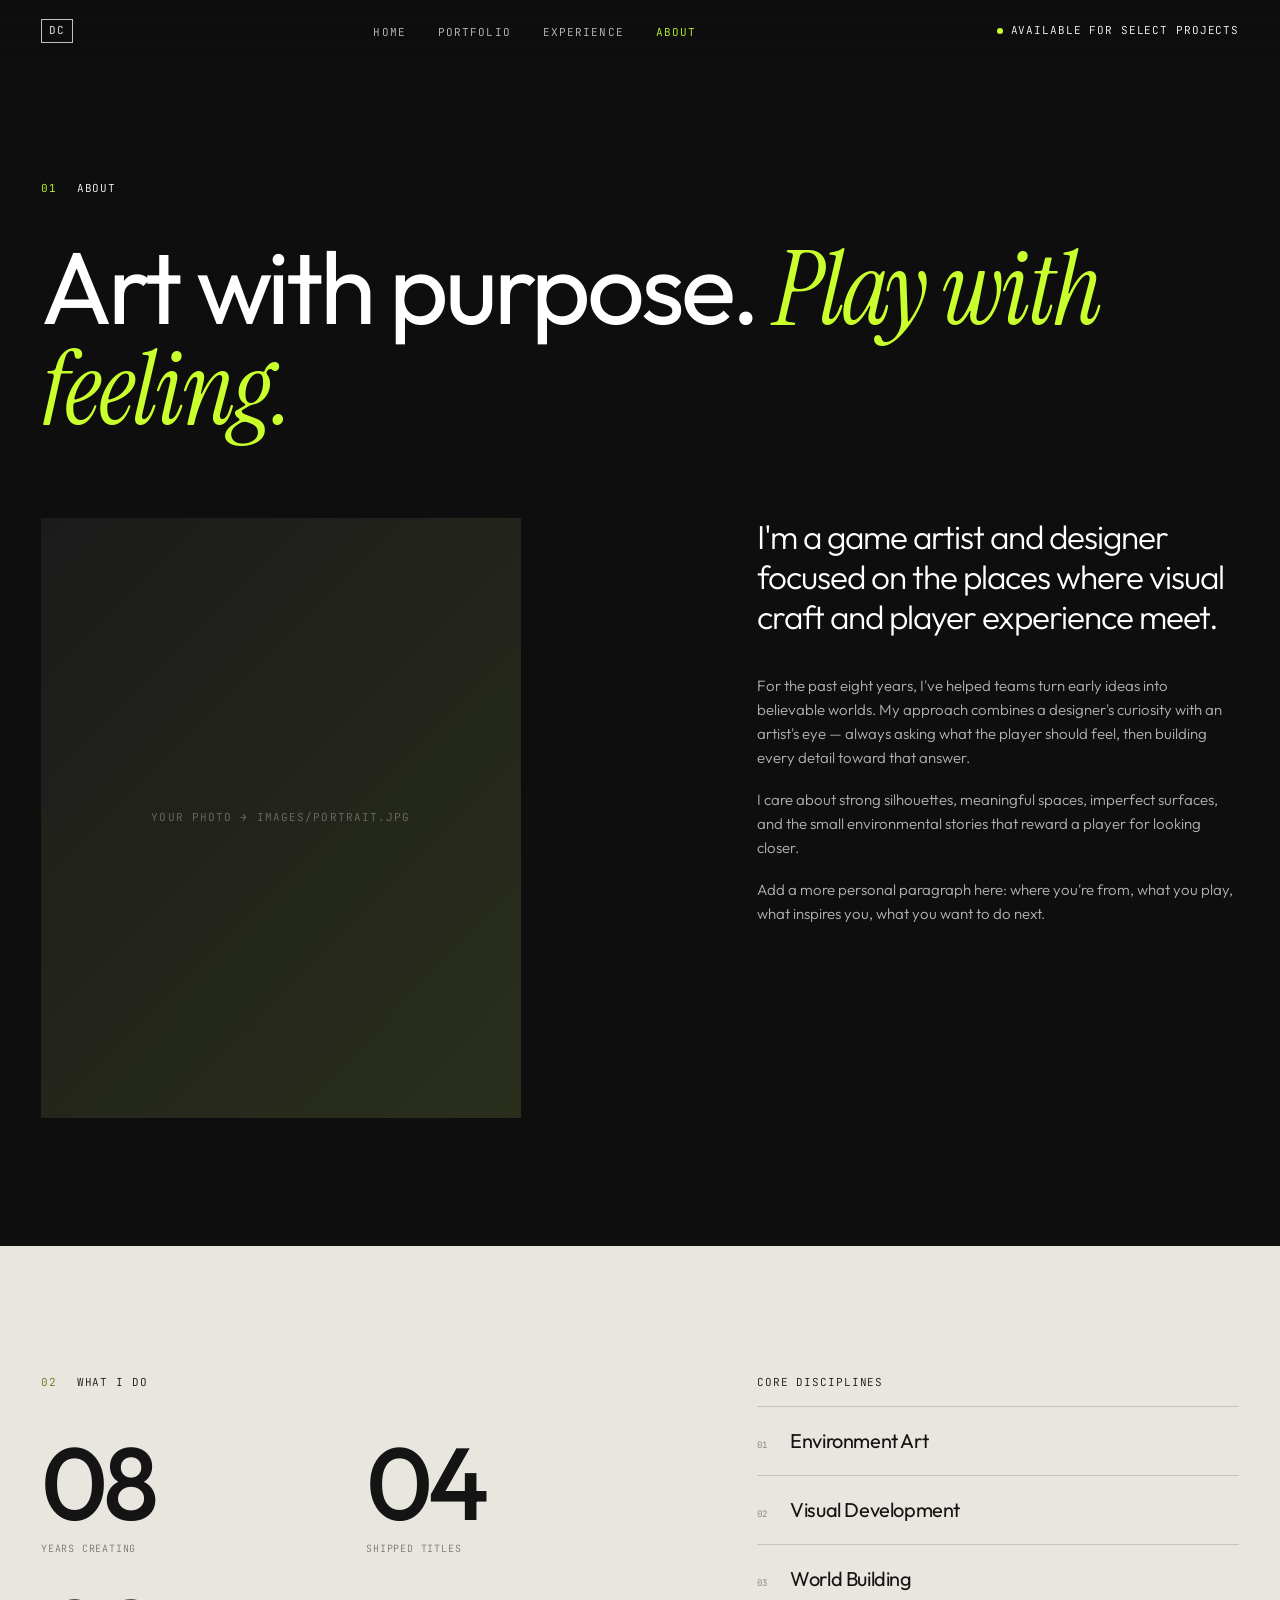
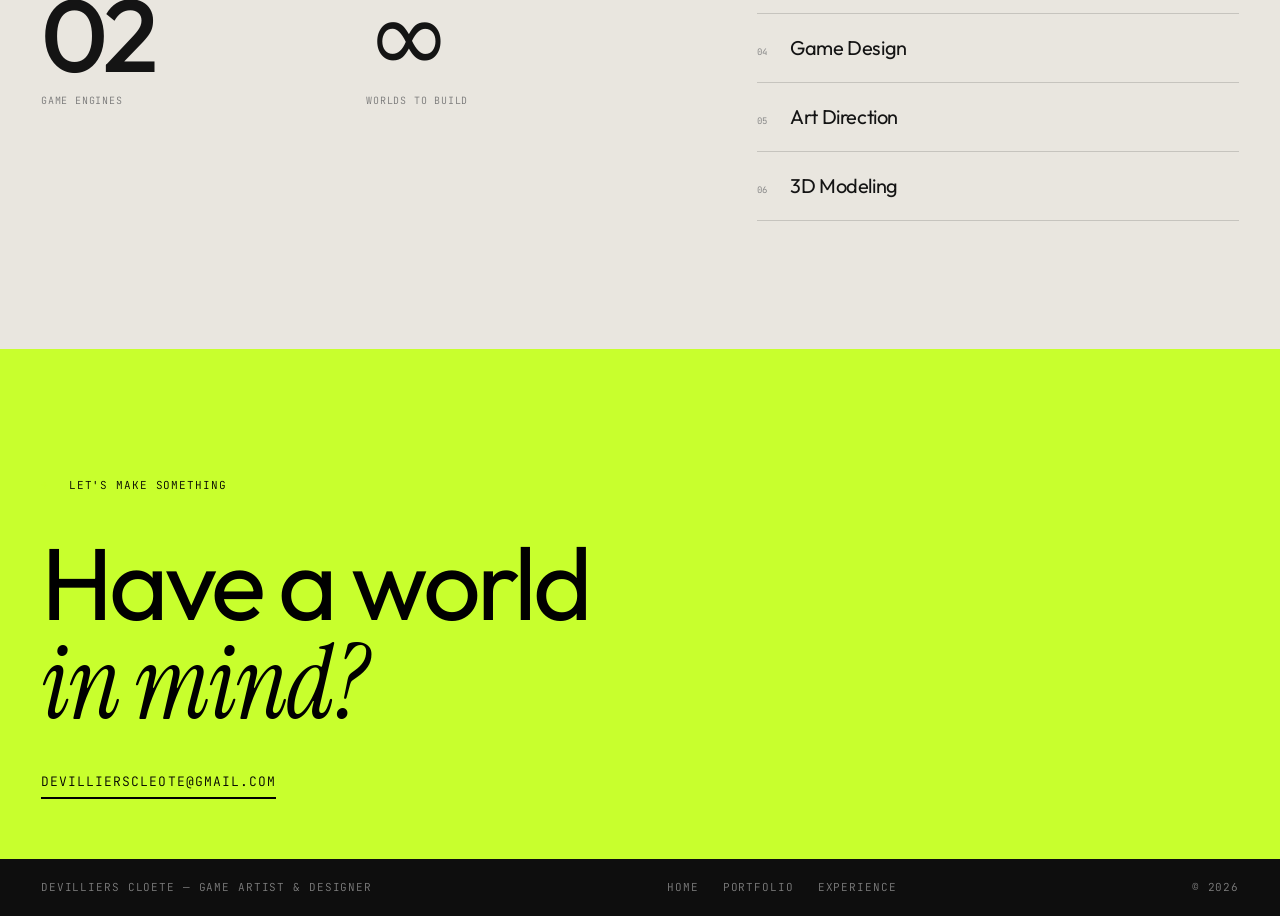
==== about.html @ a7510671 "Add files via upload" ====
<!DOCTYPE html>
<html lang="en">
<head>
  <meta charset="UTF-8">
  <meta name="viewport" content="width=device-width, initial-scale=1">
  <title>About — Devilliers Cloete</title>
  <link rel="stylesheet" href="style.css">
</head>
<body>

<header class="nav">
  <a href="index.html" class="logo">DC</a>
  <ul>
    <li><a href="index.html">Home</a></li>
    <li><a href="portfolio.html">Portfolio</a></li>
    <li><a href="experience.html">Experience</a></li>
    <li><a href="about.html" class="active">About</a></li>
  </ul>
  <span class="mono status">Available for select projects</span>
  <button class="burger" aria-label="Menu">Menu</button>
</header>

<div class="page-head section">
  <div class="eyebrow mono"><span>01</span><span>About</span></div>
  <h1 class="display">Art with purpose. <em>Play with feeling.</em></h1>
</div>

<section style="padding-top:20px">
  <div class="two-col">
    <div class="media portrait r-4x5 reveal" data-label="Your photo → images/portrait.jpg"><img src="images/portrait.jpg" alt="Devilliers Cloete" onerror="this.remove()"></div>
    <div class="reveal">
      <p class="lead" style="max-width:none">I'm a game artist and designer focused on the places where visual craft and player experience meet.</p>
      <div class="body-text" style="margin-top:36px">
        <p>For the past eight years, I've helped teams turn early ideas into believable worlds. My approach combines a designer's curiosity with an artist's eye — always asking what the player should feel, then building every detail toward that answer.</p>
        <p>I care about strong silhouettes, meaningful spaces, imperfect surfaces, and the small environmental stories that reward a player for looking closer.</p>
        <p>Add a more personal paragraph here: where you're from, what you play, what inspires you, what you want to do next.</p>
      </div>
    </div>
  </div>
</section>

<section class="light">
  <div class="two-col">
    <div class="reveal">
      <div class="eyebrow mono"><span>02</span><span>What I do</span></div>
      <div class="stats" style="margin-top:0;border:0;padding-top:0;grid-template-columns:1fr 1fr">
        <div class="stat"><b>08</b><span>Years creating</span></div>
        <div class="stat"><b>04</b><span>Shipped titles</span></div>
        <div class="stat"><b>02</b><span>Game engines</span></div>
        <div class="stat"><b>∞</b><span>Worlds to build</span></div>
      </div>
    </div>
    <div class="disciplines reveal">
      <p class="mono">Core disciplines</p>
      <ul>
        <li><span>01</span>Environment Art</li>
        <li><span>02</span>Visual Development</li>
        <li><span>03</span>World Building</li>
        <li><span>04</span>Game Design</li>
        <li><span>05</span>Art Direction</li>
        <li><span>06</span>3D Modeling</li>
      </ul>
    </div>
  </div>
</section>

<section class="lime cta">
  <div class="eyebrow mono"><span>→</span><span>Let's make something</span></div>
  <h2 class="display">Have a world<br><em>in mind?</em></h2>
  <a class="mail mono" href="mailto:devillierscleote@gmail.com">devillierscleote@gmail.com</a>
</section>

<footer class="foot mono">
  <span>Devilliers Cloete — Game Artist &amp; Designer</span>
  <ul><li><a href="index.html">Home</a></li><li><a href="portfolio.html">Portfolio</a></li><li><a href="experience.html">Experience</a></li></ul>
  <span>© <span class="year">2026</span></span>
</footer>

<script src="script.js"></script>
</body>
</html>
---- style.css ----
/* ============ Devilliers Cloete – Portfolio ============ */
@import url('https://fonts.googleapis.com/css2?family=Outfit:wght@300;400;500;600&family=Instrument+Serif:ital@0;1&family=JetBrains+Mono:wght@400;500&display=swap');

:root {
  --black: #0e0e0e;
  --ink: #141414;
  --lime: #c8ff2d;
  --cream: #e9e6df;
  --olive: #5f7a1a;
  --grey: #8a8a85;
  --line: rgba(255,255,255,.14);
  --line-dark: rgba(0,0,0,.15);
  --pad: clamp(20px, 3.2vw, 48px);
  --sans: 'Outfit', system-ui, sans-serif;
  --serif: 'Instrument Serif', Georgia, serif;
  --mono: 'JetBrains Mono', ui-monospace, monospace;
}

* { box-sizing: border-box; margin: 0; padding: 0; }
html { scroll-behavior: smooth; }
body { background: var(--black); color: #fff; font-family: var(--sans); font-weight: 300; line-height: 1.6; -webkit-font-smoothing: antialiased; }
img, video, iframe { display: block; max-width: 100%; }
a { color: inherit; text-decoration: none; }
ul { list-style: none; }

/* ---------- type helpers ---------- */
.mono { font-family: var(--mono); font-size: 11px; letter-spacing: .08em; text-transform: uppercase; }
.display { font-weight: 400; letter-spacing: -.04em; line-height: .95; font-size: clamp(44px, 8vw, 128px); }
.h2 { font-weight: 400; letter-spacing: -.04em; line-height: 1; font-size: clamp(36px, 5.5vw, 80px); }
.display em, .h2 em, .accent { font-family: var(--serif); font-style: italic; font-weight: 400; letter-spacing: -.02em; color: var(--lime); }
.light .h2 em, .light .accent { color: var(--olive); }
.eyebrow { display: flex; gap: 20px; margin-bottom: 40px; }
.eyebrow span:first-child { color: var(--lime); }
.light .eyebrow span:first-child { color: var(--olive); }

/* ---------- nav ---------- */
.nav { position: fixed; top: 0; left: 0; right: 0; z-index: 50; display: flex; justify-content: space-between; align-items: center; padding: 18px var(--pad); mix-blend-mode: normal; background: linear-gradient(#0e0e0ecc, transparent); }
.logo { font-weight: 500; font-size: 15px; letter-spacing: -.02em; border: 1px solid #fff; padding: 2px 7px; }
.nav ul { display: flex; gap: 32px; }
.nav a { font-family: var(--mono); font-size: 11px; letter-spacing: .1em; text-transform: uppercase; opacity: .75; transition: opacity .2s, color .2s; }
.nav a:hover, .nav a.active { opacity: 1; color: var(--lime); }
.status { display: flex; align-items: center; gap: 8px; }
.status::before { content: ''; width: 6px; height: 6px; border-radius: 50%; background: var(--lime); animation: pulse 2s infinite; }
@keyframes pulse { 50% { opacity: .3; } }
.burger { display: none; background: none; border: 0; color: #fff; font-family: var(--mono); font-size: 11px; letter-spacing: .1em; cursor: pointer; }

/* ---------- placeholder media ---------- */
.media { position: relative; overflow: hidden; background: linear-gradient(135deg, #1b1b1b, #2a2f1c); }
.media::after { content: attr(data-label); position: absolute; inset: 0; display: grid; place-items: center; font-family: var(--mono); font-size: 11px; letter-spacing: .1em; text-transform: uppercase; color: #ffffff55; text-align: center; padding: 20px; z-index: 0; }
.media img, .media video, .media iframe { position: absolute; inset: 0; width: 100%; height: 100%; object-fit: cover; z-index: 1; border: 0; }
.r-16x9 { aspect-ratio: 16/9; }
.r-21x9 { aspect-ratio: 21/9; }
.r-4x5 { aspect-ratio: 4/5; }
.r-1x1 { aspect-ratio: 1/1; }
.r-3x2 { aspect-ratio: 3/2; }

/* ---------- hero ---------- */
.hero { position: relative; min-height: 88vh; padding: 140px var(--pad) 60px; display: flex; flex-direction: column; justify-content: flex-end; overflow: hidden; }
.hero .media { position: absolute; inset: 0; z-index: 0; }
.hero::before { content: ''; position: absolute; inset: 0; z-index: 1; background: linear-gradient(#0e0e0e66, #0e0e0ecc); }
.hero > *:not(.media) { position: relative; z-index: 2; }
.hero .tag { margin-bottom: 24px; }
.hero-meta { display: flex; justify-content: space-between; margin-top: 48px; color: #ffffffaa; }
.badge { position: absolute !important; right: var(--pad); top: 50%; width: 96px; height: 96px; border-radius: 50%; background: var(--lime); color: #000; display: grid; place-items: center; text-align: center; font-family: var(--mono); font-size: 10px; letter-spacing: .08em; text-transform: uppercase; transition: transform .3s; }
.badge:hover { transform: rotate(-12deg) scale(1.08); }

/* ---------- marquee ---------- */
.marquee { background: var(--lime); color: #000; overflow: hidden; white-space: nowrap; padding: 14px 0; }
.marquee div { display: inline-flex; gap: 48px; animation: slide 30s linear infinite; padding-left: 48px; }
.marquee span::after { content: '●'; margin-left: 48px; font-size: 7px; vertical-align: middle; }
@keyframes slide { to { transform: translateX(-50%); } }

/* ---------- sections ---------- */
section, .section { padding: clamp(64px, 10vw, 140px) var(--pad); }
.light { background: var(--cream); color: var(--ink); }
.lime { background: var(--lime); color: #000; }
.page-head { padding-top: 180px; padding-bottom: 60px; }
.lead { font-size: clamp(22px, 2.6vw, 38px); line-height: 1.2; letter-spacing: -.03em; font-weight: 300; max-width: 22ch; }
.body-text { max-width: 60ch; color: #ffffffb0; font-size: 15px; }
.light .body-text { color: #555; }
.body-text p + p { margin-top: 1.2em; }

/* ---------- project blocks ---------- */
.project { margin-top: 80px; }
.project-meta { display: flex; justify-content: space-between; padding: 16px 0; border-top: 1px solid var(--line); color: #ffffff88; }
.project-foot { display: grid; grid-template-columns: 1fr minmax(240px, 380px); gap: 40px; align-items: end; margin: 28px 0 20px; }
.project-title { font-size: clamp(40px, 6.5vw, 100px); font-weight: 400; letter-spacing: -.04em; line-height: 1; }
.project-foot p { font-size: 13px; color: #ffffffa0; margin-bottom: 14px; }
.link-arrow { font-family: var(--mono); font-size: 11px; letter-spacing: .1em; text-transform: uppercase; border-bottom: 1px solid var(--lime); color: var(--lime); padding-bottom: 3px; }
.link-arrow:hover { opacity: .7; }
.grid-2 { display: grid; grid-template-columns: 2fr 1fr; gap: 12px; margin-top: 12px; }
.grid-3 { display: grid; grid-template-columns: repeat(3, 1fr); gap: 12px; margin-top: 12px; }
.grid-eq { display: grid; grid-template-columns: 1fr 1fr; gap: 12px; margin-top: 12px; }
.grid-2 .media, .grid-3 .media, .grid-eq .media { aspect-ratio: auto; height: 100%; min-height: 200px; }
.grid-2 .media { min-height: 320px; }

/* ---------- portfolio page ---------- */
.filters { display: flex; flex-wrap: wrap; gap: 10px; padding: 0 var(--pad) 20px; }
.filters button { background: none; border: 1px solid var(--line); color: #fff; font-family: var(--mono); font-size: 11px; letter-spacing: .1em; text-transform: uppercase; padding: 9px 18px; border-radius: 99px; cursor: pointer; transition: .2s; }
.filters button:hover { border-color: var(--lime); }
.filters button.on { background: var(--lime); color: #000; border-color: var(--lime); }
.case { padding: 70px var(--pad); border-top: 1px solid var(--line); }
.case.hide { display: none; }
.case-grid { display: grid; grid-template-columns: 1fr 2fr; gap: clamp(32px, 6vw, 100px); margin-top: 40px; }
.case-info { position: sticky; top: 100px; align-self: start; }
.case-info h2 { font-size: clamp(40px, 5vw, 76px); font-weight: 400; letter-spacing: -.04em; line-height: 1; margin-bottom: 24px; }
.facts { margin: 28px 0; border-top: 1px solid var(--line); }
.facts li { display: flex; justify-content: space-between; padding: 12px 0; border-bottom: 1px solid var(--line); font-size: 13px; }
.facts li span:first-child { color: #ffffff77; font-family: var(--mono); font-size: 11px; text-transform: uppercase; letter-spacing: .08em; }
.case-media { display: grid; gap: 12px; }
.case-media h3 { font-family: var(--serif); font-style: italic; font-weight: 400; font-size: 34px; color: var(--lime); margin: 30px 0 4px; }
.caption { font-size: 12px; color: #ffffff77; margin-top: -4px; }

/* ---------- about ---------- */
.two-col { display: grid; grid-template-columns: 1.3fr 1fr; gap: clamp(32px, 7vw, 120px); align-items: start; }
.disciplines .mono { margin-bottom: 14px; }
.disciplines li { display: flex; gap: 24px; align-items: baseline; padding: 18px 0; border-top: 1px solid var(--line-dark); font-size: 20px; font-weight: 400; letter-spacing: -.02em; }
.disciplines li:last-child { border-bottom: 1px solid var(--line-dark); }
.disciplines li span { font-family: var(--mono); font-size: 9px; color: #888; }
.stats { display: grid; grid-template-columns: repeat(4, 1fr); gap: 24px; margin-top: 80px; padding-top: 50px; border-top: 1px solid var(--line-dark); }
.stat b { display: block; font-size: clamp(56px, 8vw, 120px); font-weight: 500; letter-spacing: -.05em; line-height: 1; }
.stat span { font-family: var(--mono); font-size: 10px; letter-spacing: .08em; text-transform: uppercase; color: #777; }
.portrait { max-width: 480px; }

/* ---------- experience ---------- */
.role { display: grid; grid-template-columns: 1fr 1.2fr 1.6fr; gap: 32px; padding: 36px 0; border-top: 1px solid var(--line); align-items: start; }
.role:last-of-type { border-bottom: 1px solid var(--line); }
.role h3 { font-size: 26px; font-weight: 400; letter-spacing: -.03em; text-transform: uppercase; line-height: 1.1; }
.role h3 small { display: block; font-family: var(--mono); font-size: 10px; letter-spacing: .1em; color: var(--lime); margin-top: 8px; font-weight: 400; }
.role p { font-size: 13px; color: #ffffffa0; }
.pills { display: flex; flex-wrap: wrap; gap: 8px; margin-top: 14px; }
.pills span { border: 1px solid var(--line); border-radius: 99px; padding: 3px 12px; font-family: var(--mono); font-size: 10px; letter-spacing: .06em; text-transform: uppercase; color: #ffffffbb; }
.edu { display: grid; grid-template-columns: 1fr 1fr; gap: 40px; margin-top: 60px; }
.edu h4 { font-size: 20px; font-weight: 400; margin: 6px 0 2px; }
.edu p { font-size: 13px; color: #ffffff88; }
.software { display: grid; grid-template-columns: repeat(auto-fill, minmax(180px, 1fr)); gap: 12px; margin-top: 30px; }
.software div { border: 1px solid var(--line); padding: 20px; font-size: 18px; font-weight: 400; }
.software div small { display: block; font-family: var(--mono); font-size: 10px; text-transform: uppercase; color: #ffffff77; letter-spacing: .08em; margin-top: 4px; }

/* ---------- CTA & footer ---------- */
.cta { padding-bottom: 60px; }
.cta .display { color: #000; }
.cta .display em { color: #000; }
.cta a.mail { display: inline-block; margin-top: 40px; font-family: var(--mono); font-size: 13px; letter-spacing: .08em; text-transform: uppercase; border-bottom: 2px solid #000; padding-bottom: 4px; }
.foot { display: flex; justify-content: space-between; flex-wrap: wrap; gap: 16px; padding: 20px var(--pad); background: var(--black); color: #ffffff77; }
.foot ul { display: flex; gap: 24px; }
.foot a:hover { color: var(--lime); }

/* ---------- reveal ---------- */
.reveal { opacity: 0; transform: translateY(24px); transition: opacity .8s ease, transform .8s ease; }
.reveal.in { opacity: 1; transform: none; }

/* ---------- responsive ---------- */
@media (max-width: 860px) {
  .nav ul { display: none; position: absolute; top: 100%; left: 0; right: 0; flex-direction: column; gap: 0; background: var(--black); border-bottom: 1px solid var(--line); }
  .nav ul.open { display: flex; }
  .nav ul a { display: block; padding: 18px var(--pad); border-top: 1px solid var(--line); }
  .burger { display: block; }
  .status { display: none; }
  .badge { display: none; }
  .project-foot, .case-grid, .two-col, .edu { grid-template-columns: 1fr; }
  .case-info { position: static; }
  .grid-2, .grid-3, .grid-eq { grid-template-columns: 1fr; }
  .role { grid-template-columns: 1fr; gap: 12px; }
  .stats { grid-template-columns: 1fr 1fr; }
  .hero-meta { flex-direction: column; gap: 6px; }
}
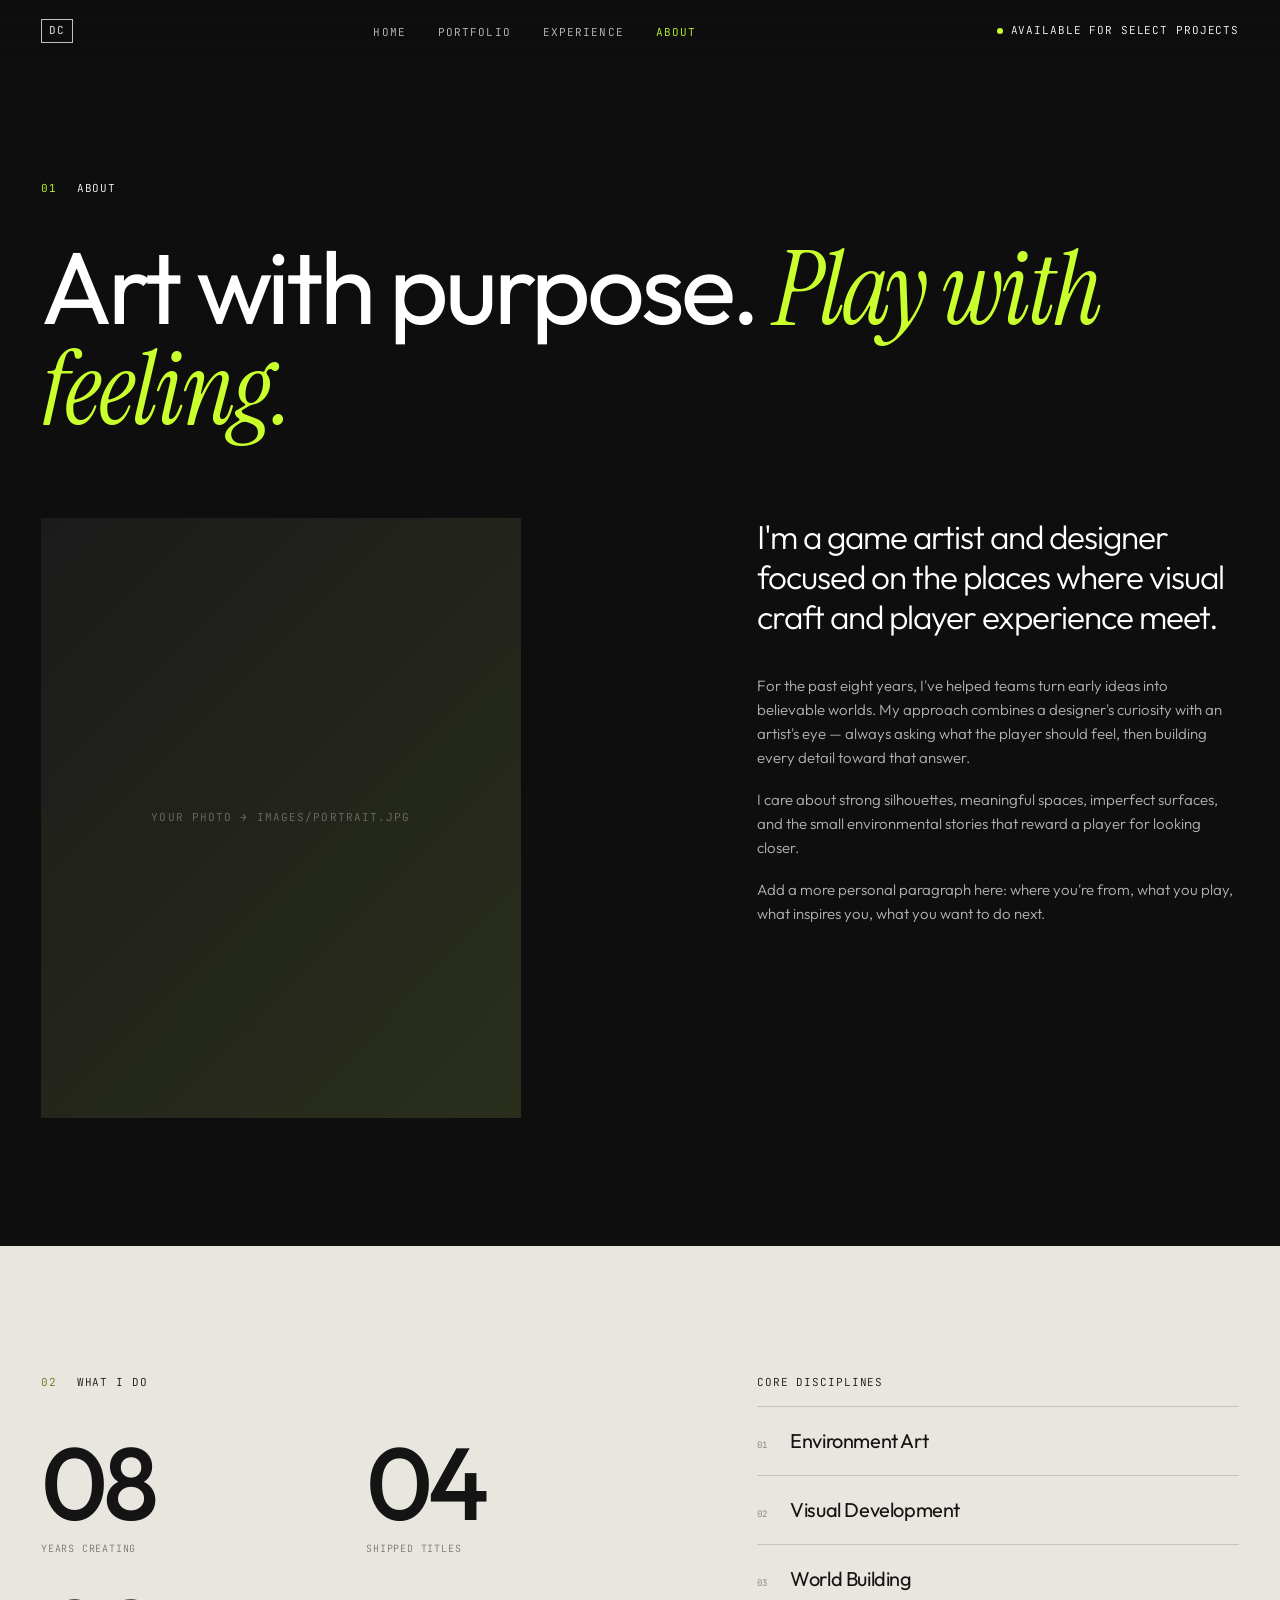
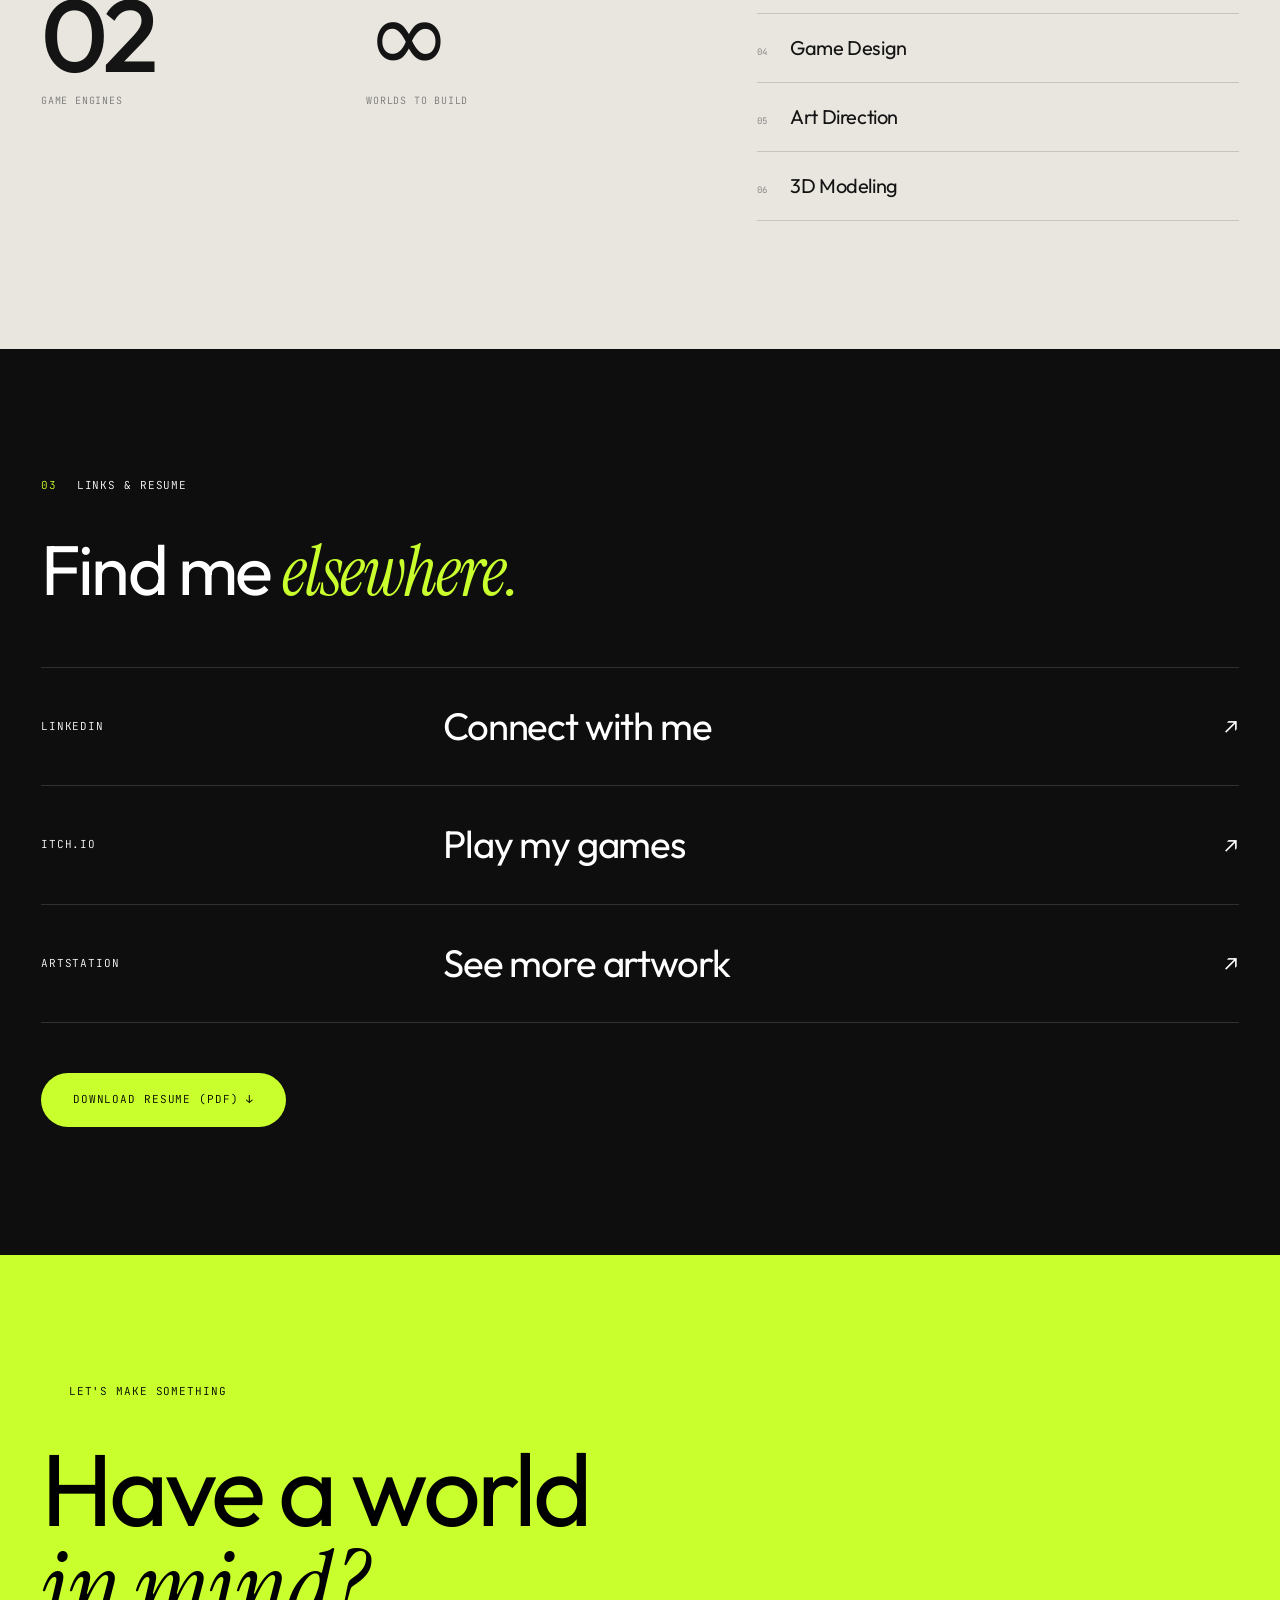
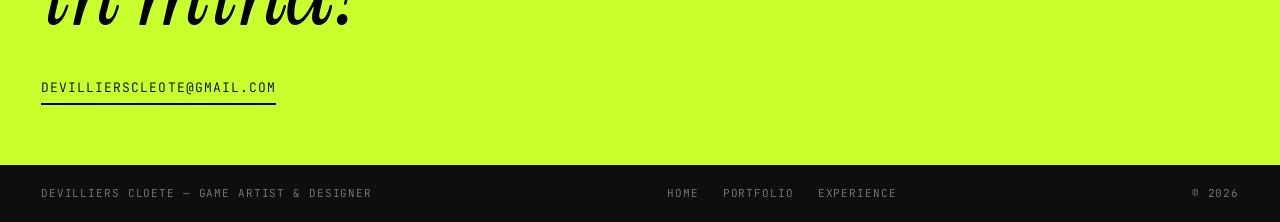
==== commit 08b2d9fd: "changfes" ====
--- a/about.html
+++ b/about.html
@@ -64,6 +64,18 @@
   </div>
 </section>
 
+<section>
+  <div class="eyebrow mono reveal"><span>03</span><span>Links &amp; Resume</span></div>
+  <h2 class="h2 reveal">Find me <em>elsewhere.</em></h2>
+  <div class="link-list reveal">
+    <a href="https://www.linkedin.com/in/devillierscloete/" target="_blank" rel="noopener"><span class="mono">LinkedIn</span><span class="link-name">Connect with me</span><span class="arrow">↗</span></a>
+    <a href="https://devillierscloete.itch.io/" target="_blank" rel="noopener"><span class="mono">Itch.io</span><span class="link-name">Play my games</span><span class="arrow">↗</span></a>
+    <a href="https://devillierscloete.artstation.com/" target="_blank" rel="noopener"><span class="mono">ArtStation</span><span class="link-name">See more artwork</span><span class="arrow">↗</span></a>
+  </div>
+  <!-- Resume: put your PDF at documents/resume.pdf (keep this exact name, or change the href) -->
+  <a href="documents/Devilliers-Cloete-Resume.pdf" download class="resume-btn mono reveal">Download Resume (PDF) ↓</a>
+</section>
+
 <section class="lime cta">
   <div class="eyebrow mono"><span>→</span><span>Let's make something</span></div>
   <h2 class="display">Have a world<br><em>in mind?</em></h2>
--- a/style.css
+++ b/style.css
@@ -165,3 +165,13 @@
   .stats { grid-template-columns: 1fr 1fr; }
   .hero-meta { flex-direction: column; gap: 6px; }
 }
+
+/* ---------- links & resume ---------- */
+.link-list { margin-top: 60px; border-top: 1px solid var(--line); }
+.link-list a { display: grid; grid-template-columns: 1fr 2fr auto; gap: 24px; align-items: center; padding: 28px 0; border-bottom: 1px solid var(--line); transition: padding .25s, color .25s; }
+.link-list a:hover { color: var(--lime); padding-left: 14px; }
+.link-list .link-name { font-size: clamp(22px, 3vw, 40px); font-weight: 400; letter-spacing: -.03em; }
+.link-list .arrow { font-size: 24px; }
+.resume-btn { display: inline-block; margin-top: 50px; background: var(--lime); color: #000; padding: 18px 32px; border-radius: 99px; transition: transform .2s; }
+.resume-btn:hover { transform: translateY(-3px); }
+@media (max-width: 860px) { .link-list a { grid-template-columns: 1fr auto; } .link-list .link-name { grid-column: 1; } .link-list .mono { grid-column: 1 / -1; } }
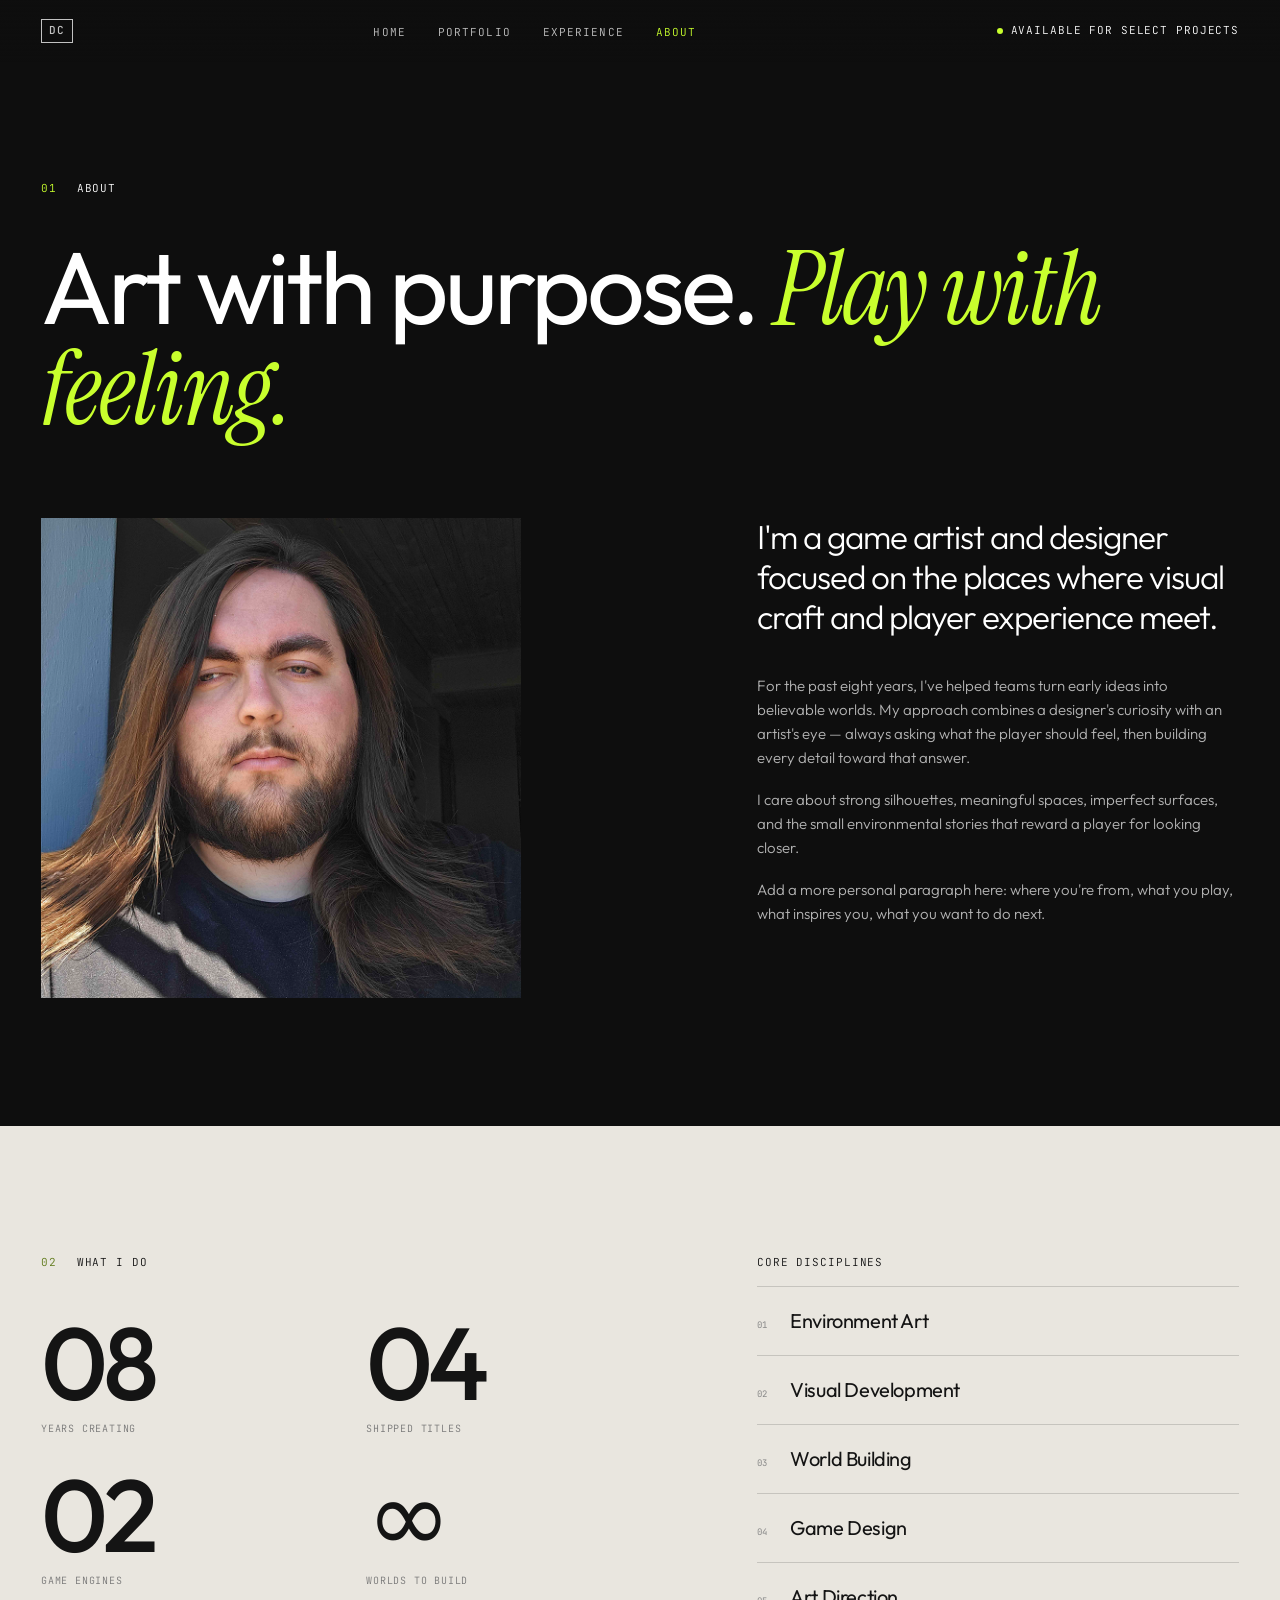
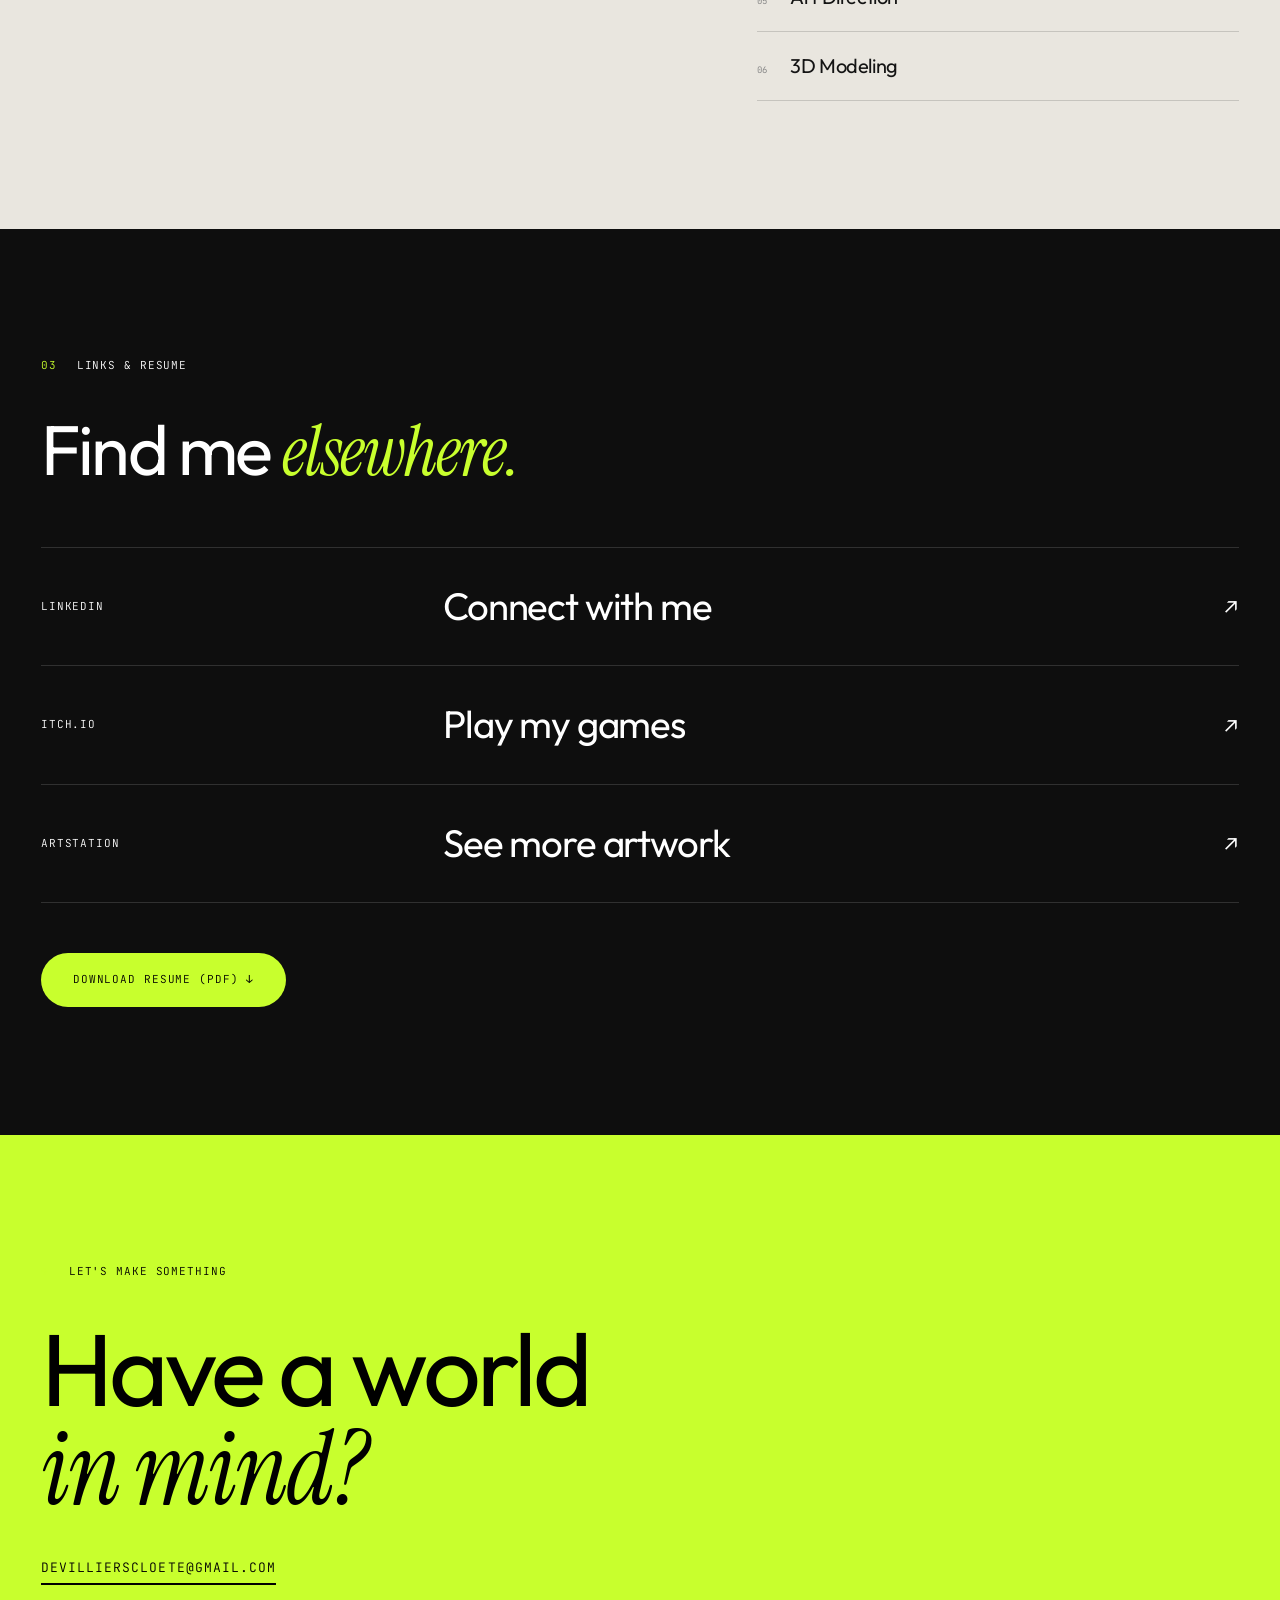
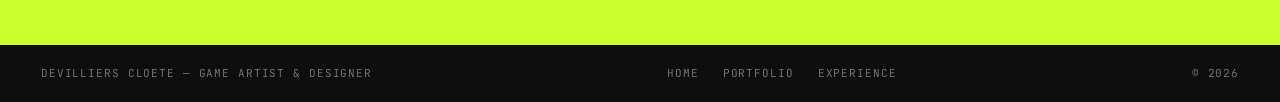
==== commit 237fce73: "Update about.html" ====
--- a/about.html
+++ b/about.html
@@ -79,7 +79,7 @@
 <section class="lime cta">
   <div class="eyebrow mono"><span>→</span><span>Let's make something</span></div>
   <h2 class="display">Have a world<br><em>in mind?</em></h2>
-  <a class="mail mono" href="mailto:devillierscleote@gmail.com">devillierscleote@gmail.com</a>
+  <a class="mail mono" href="mailto:devillierscloete@gmail.com">devillierscloete@gmail.com</a>
 </section>
 
 <footer class="foot mono">
--- a/style.css
+++ b/style.css
@@ -88,11 +88,10 @@
 .project-foot p { font-size: 13px; color: #ffffffa0; margin-bottom: 14px; }
 .link-arrow { font-family: var(--mono); font-size: 11px; letter-spacing: .1em; text-transform: uppercase; border-bottom: 1px solid var(--lime); color: var(--lime); padding-bottom: 3px; }
 .link-arrow:hover { opacity: .7; }
-.grid-2 { display: grid; grid-template-columns: 2fr 1fr; gap: 12px; margin-top: 12px; }
-.grid-3 { display: grid; grid-template-columns: repeat(3, 1fr); gap: 12px; margin-top: 12px; }
-.grid-eq { display: grid; grid-template-columns: 1fr 1fr; gap: 12px; margin-top: 12px; }
-.grid-2 .media, .grid-3 .media, .grid-eq .media { aspect-ratio: auto; height: 100%; min-height: 200px; }
-.grid-2 .media { min-height: 320px; }
+/* Rows of images: each slot takes the shape of its own file (script.js sets
+   aspect-ratio + flex-grow), so side-by-side images share one height, uncropped. */
+.grid-2, .grid-3, .grid-eq { display: flex; gap: 12px; margin-top: 12px; }
+.grid-2 > .media, .grid-3 > .media, .grid-eq > .media { flex: 1 1 0; min-width: 0; aspect-ratio: 16/9; }
 
 /* ---------- portfolio page ---------- */
 .filters { display: flex; flex-wrap: wrap; gap: 10px; padding: 0 var(--pad) 20px; }
@@ -160,7 +159,8 @@
   .badge { display: none; }
   .project-foot, .case-grid, .two-col, .edu { grid-template-columns: 1fr; }
   .case-info { position: static; }
-  .grid-2, .grid-3, .grid-eq { grid-template-columns: 1fr; }
+  .grid-2, .grid-3, .grid-eq { flex-direction: column; }
+  .grid-2 > .media, .grid-3 > .media, .grid-eq > .media { flex: none !important; width: 100%; }
   .role { grid-template-columns: 1fr; gap: 12px; }
   .stats { grid-template-columns: 1fr 1fr; }
   .hero-meta { flex-direction: column; gap: 6px; }
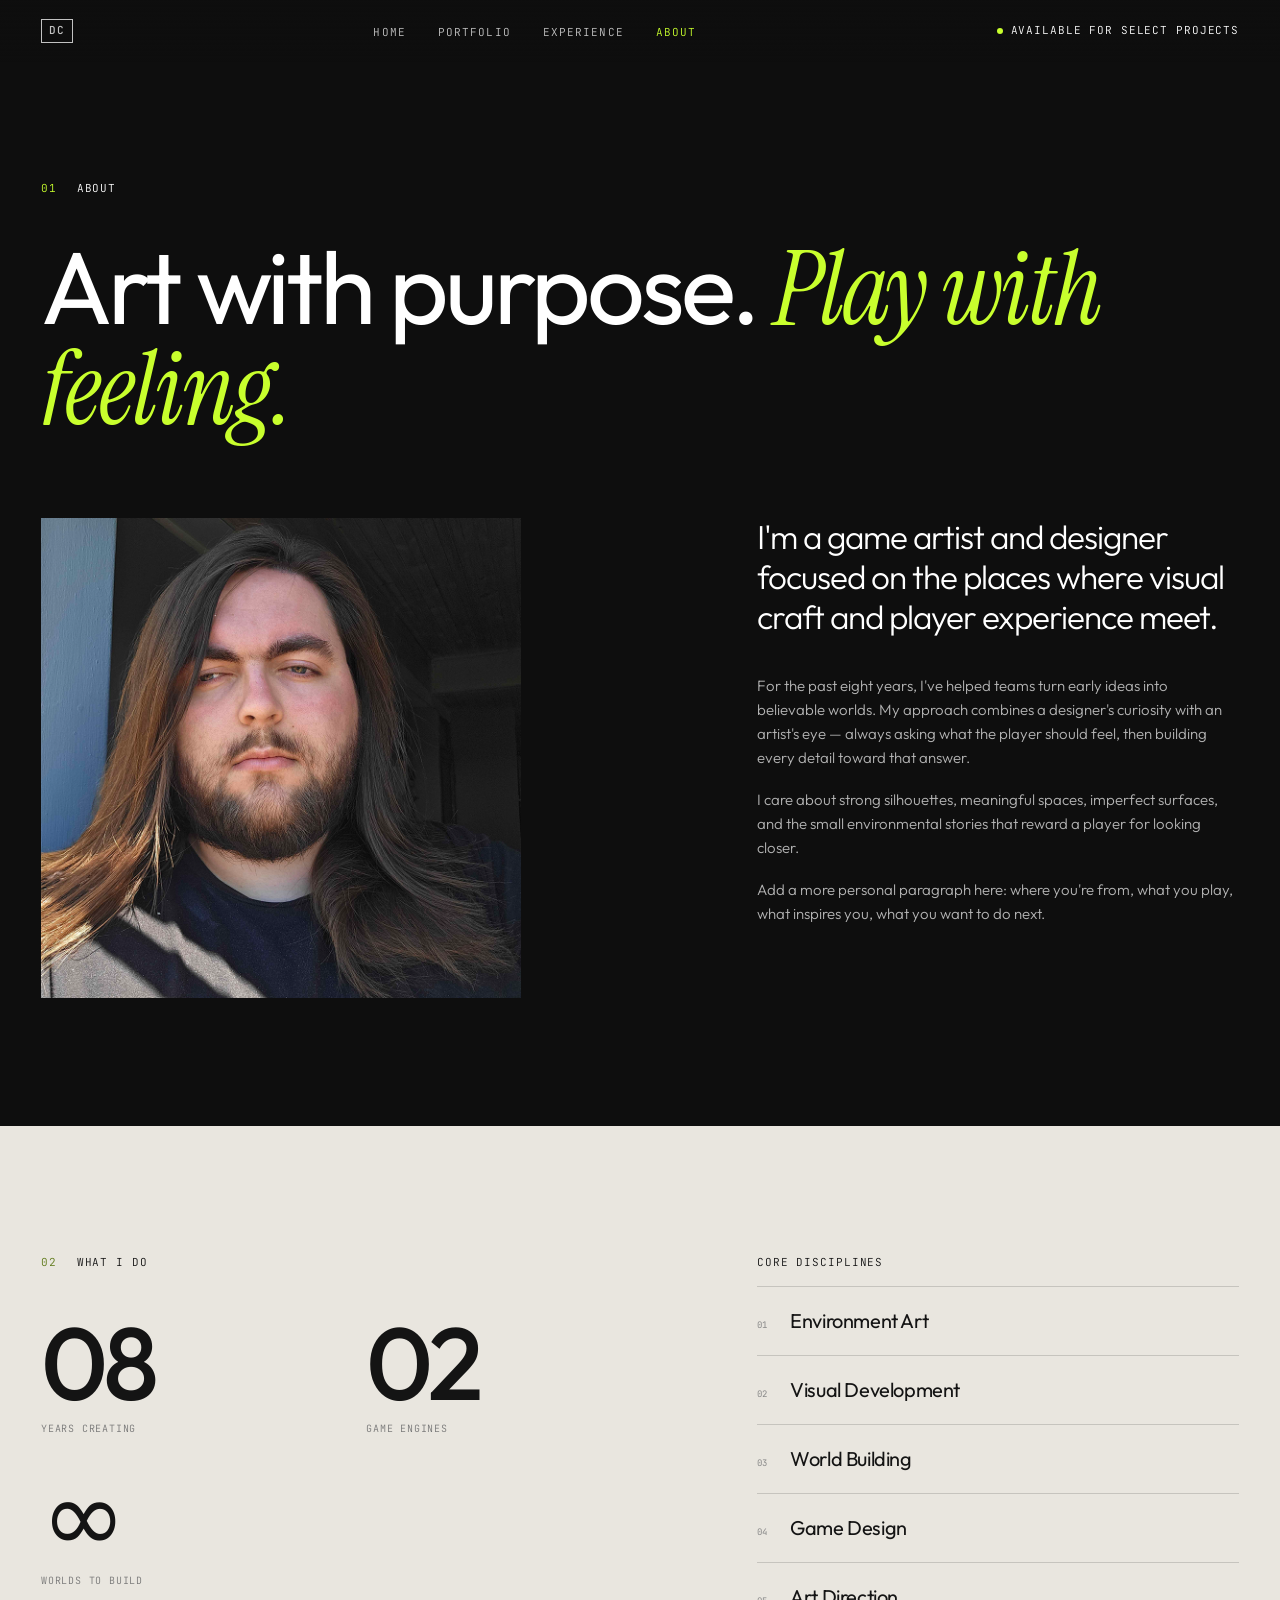
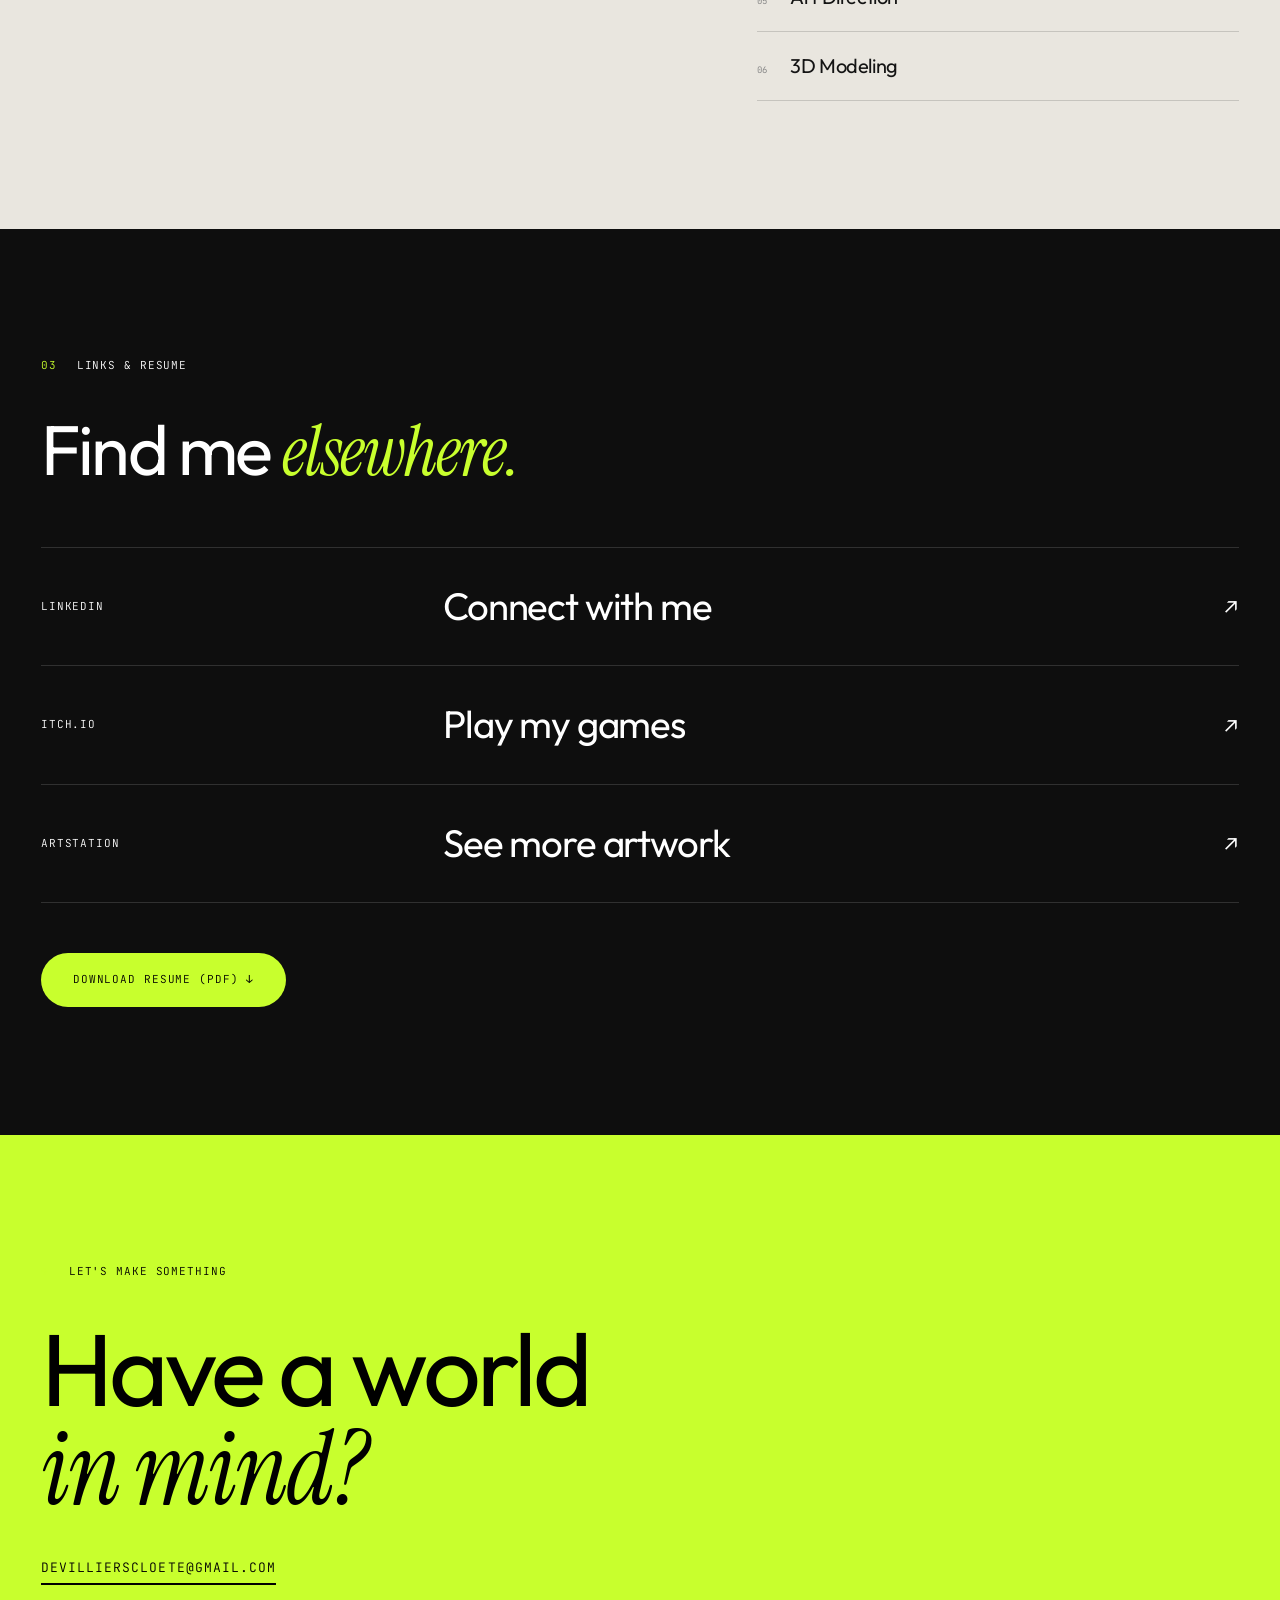
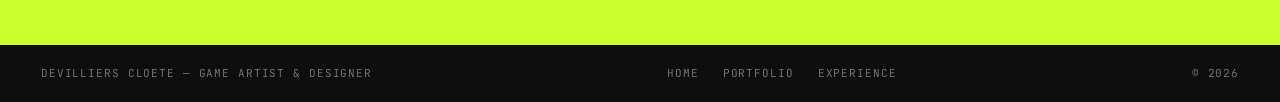
==== commit cd4926a5: "Update about.html" ====
--- a/about.html
+++ b/about.html
@@ -45,7 +45,6 @@
       <div class="eyebrow mono"><span>02</span><span>What I do</span></div>
       <div class="stats" style="margin-top:0;border:0;padding-top:0;grid-template-columns:1fr 1fr">
         <div class="stat"><b>08</b><span>Years creating</span></div>
-        <div class="stat"><b>04</b><span>Shipped titles</span></div>
         <div class="stat"><b>02</b><span>Game engines</span></div>
         <div class="stat"><b>∞</b><span>Worlds to build</span></div>
       </div>
--- a/style.css
+++ b/style.css
@@ -116,7 +116,7 @@
 .disciplines li { display: flex; gap: 24px; align-items: baseline; padding: 18px 0; border-top: 1px solid var(--line-dark); font-size: 20px; font-weight: 400; letter-spacing: -.02em; }
 .disciplines li:last-child { border-bottom: 1px solid var(--line-dark); }
 .disciplines li span { font-family: var(--mono); font-size: 9px; color: #888; }
-.stats { display: grid; grid-template-columns: repeat(4, 1fr); gap: 24px; margin-top: 80px; padding-top: 50px; border-top: 1px solid var(--line-dark); }
+.stats { display: grid; grid-template-columns: repeat(3, 1fr); gap: 24px; margin-top: 80px; padding-top: 50px; border-top: 1px solid var(--line-dark); }
 .stat b { display: block; font-size: clamp(56px, 8vw, 120px); font-weight: 500; letter-spacing: -.05em; line-height: 1; }
 .stat span { font-family: var(--mono); font-size: 10px; letter-spacing: .08em; text-transform: uppercase; color: #777; }
 .portrait { max-width: 480px; }
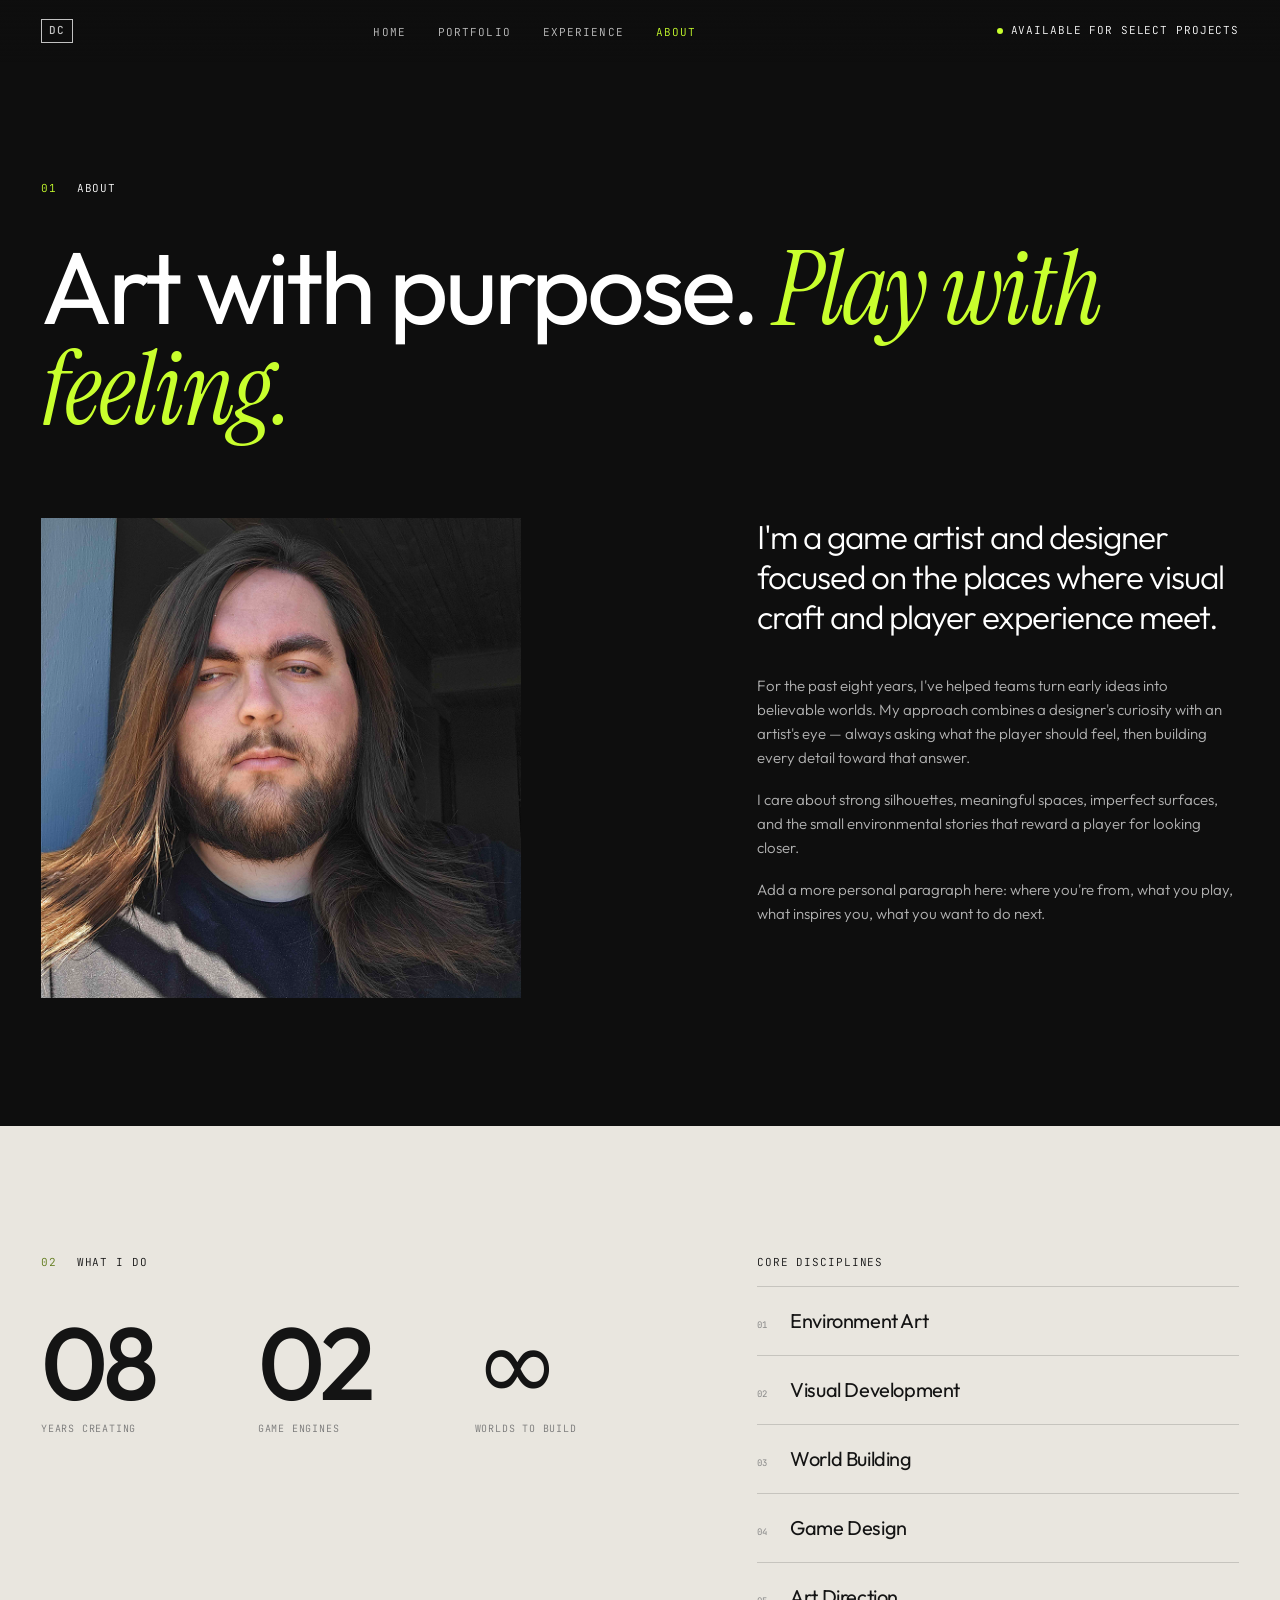
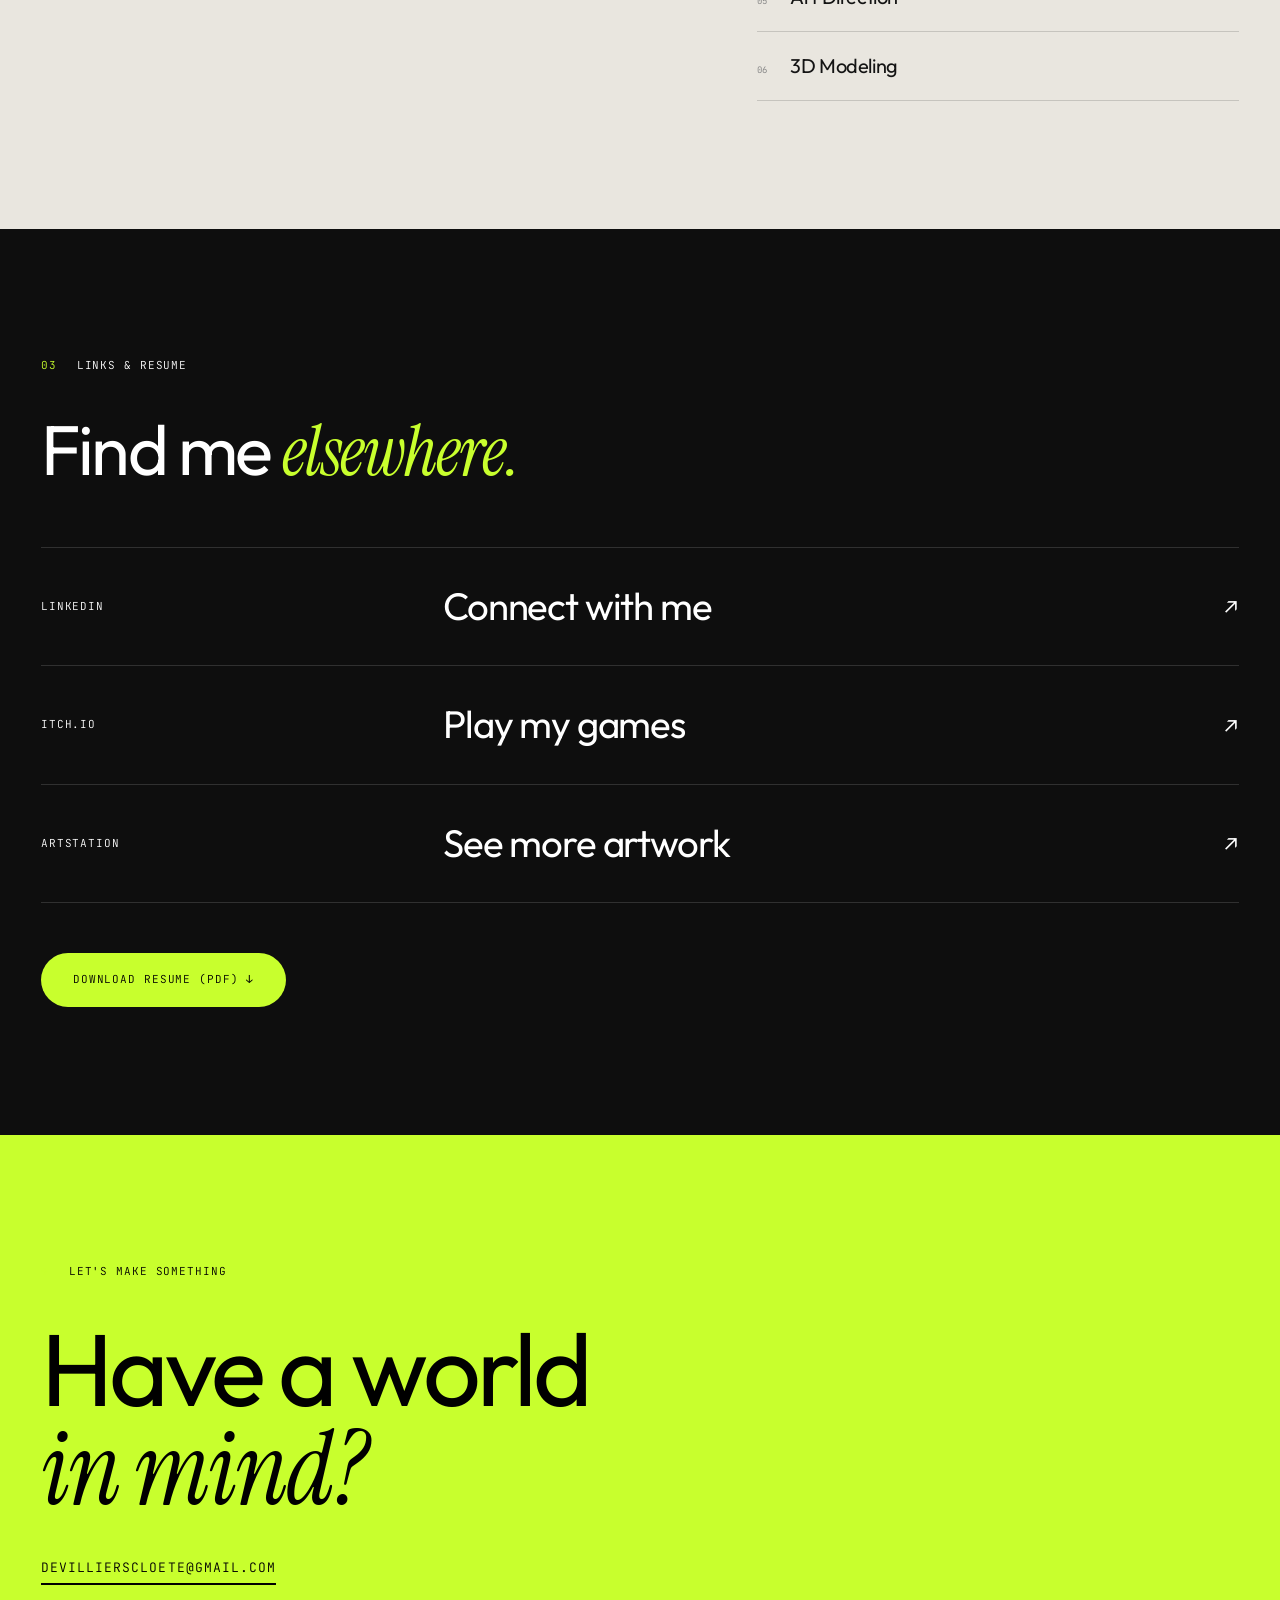
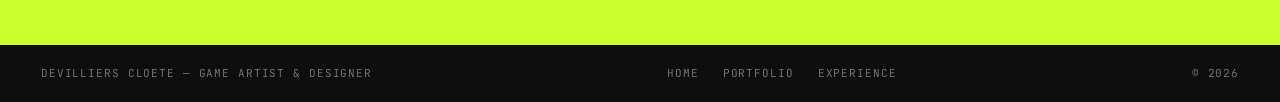
==== commit 3ad4ec63: "Update about.html" ====
--- a/about.html
+++ b/about.html
@@ -43,7 +43,7 @@
   <div class="two-col">
     <div class="reveal">
       <div class="eyebrow mono"><span>02</span><span>What I do</span></div>
-      <div class="stats" style="margin-top:0;border:0;padding-top:0;grid-template-columns:1fr 1fr">
+      <div class="stats" style="margin-top:0;border:0;padding-top:0">
         <div class="stat"><b>08</b><span>Years creating</span></div>
         <div class="stat"><b>02</b><span>Game engines</span></div>
         <div class="stat"><b>∞</b><span>Worlds to build</span></div>
--- a/style.css
+++ b/style.css
@@ -110,13 +110,24 @@
 .case-media h3 { font-family: var(--serif); font-style: italic; font-weight: 400; font-size: 34px; color: var(--lime); margin: 30px 0 4px; }
 .caption { font-size: 12px; color: #ffffff77; margin-top: -4px; }
 
+/* Let the portfolio page images fit naturally without overlapping */
+.case-media .media { aspect-ratio: auto !important; flex-grow: unset !important; }
+.case-media .media img,
+.case-media .media video,
+.case-media .media iframe { position: relative; height: auto; object-fit: contain; }
+.case-media .media.r-16x9, 
+.case-media .media.r-21x9, 
+.case-media .media.r-4x5, 
+.case-media .media.r-1x1, 
+.case-media .media.r-3x2 { aspect-ratio: auto; }
+
 /* ---------- about ---------- */
 .two-col { display: grid; grid-template-columns: 1.3fr 1fr; gap: clamp(32px, 7vw, 120px); align-items: start; }
 .disciplines .mono { margin-bottom: 14px; }
 .disciplines li { display: flex; gap: 24px; align-items: baseline; padding: 18px 0; border-top: 1px solid var(--line-dark); font-size: 20px; font-weight: 400; letter-spacing: -.02em; }
 .disciplines li:last-child { border-bottom: 1px solid var(--line-dark); }
 .disciplines li span { font-family: var(--mono); font-size: 9px; color: #888; }
-.stats { display: grid; grid-template-columns: repeat(3, 1fr); gap: 24px; margin-top: 80px; padding-top: 50px; border-top: 1px solid var(--line-dark); }
+.stats { display: grid; grid-template-columns: repeat(auto-fit, minmax(140px, 1fr)); gap: 24px; margin-top: 80px; padding-top: 50px; border-top: 1px solid var(--line-dark); }
 .stat b { display: block; font-size: clamp(56px, 8vw, 120px); font-weight: 500; letter-spacing: -.05em; line-height: 1; }
 .stat span { font-family: var(--mono); font-size: 10px; letter-spacing: .08em; text-transform: uppercase; color: #777; }
 .portrait { max-width: 480px; }
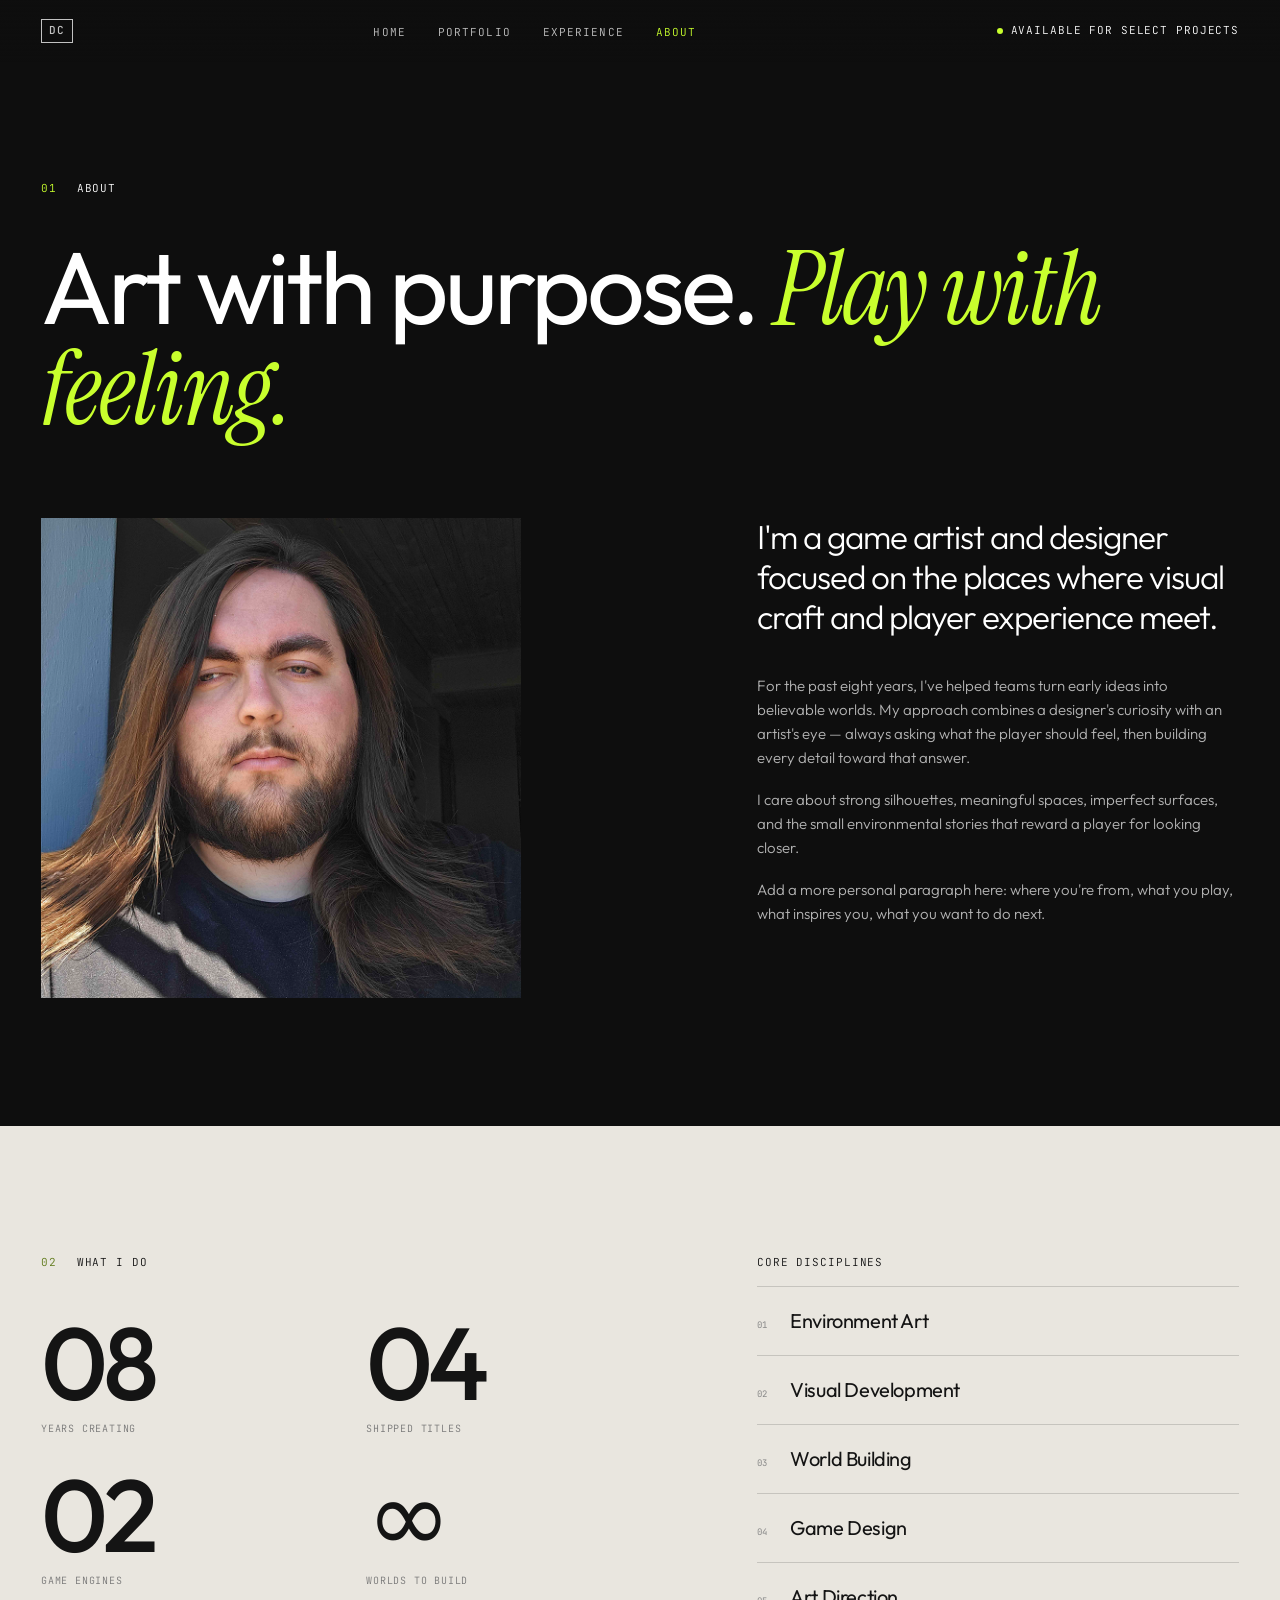
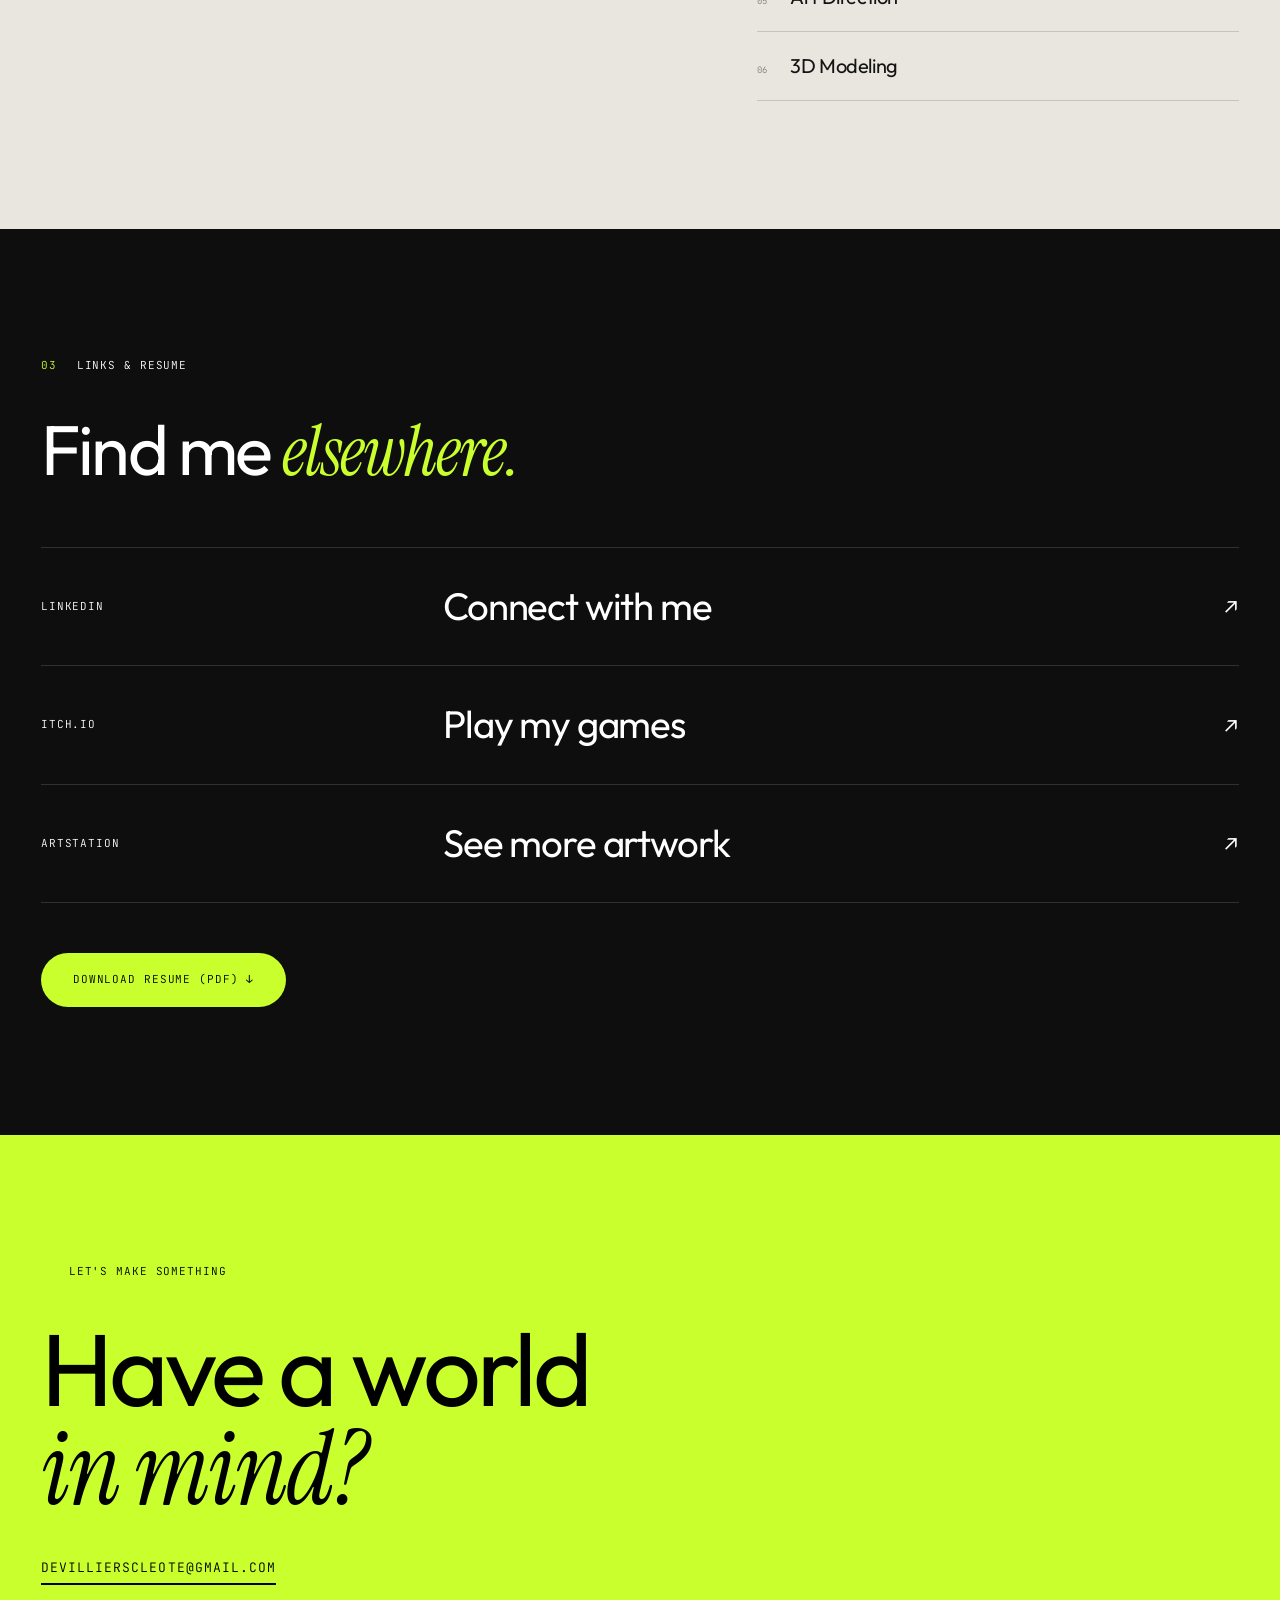
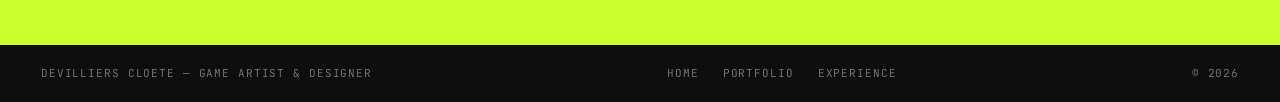
==== commit be6420db: "revert" ====
--- a/about.html
+++ b/about.html
@@ -43,8 +43,9 @@
   <div class="two-col">
     <div class="reveal">
       <div class="eyebrow mono"><span>02</span><span>What I do</span></div>
-      <div class="stats" style="margin-top:0;border:0;padding-top:0">
+      <div class="stats" style="margin-top:0;border:0;padding-top:0;grid-template-columns:1fr 1fr">
         <div class="stat"><b>08</b><span>Years creating</span></div>
+        <div class="stat"><b>04</b><span>Shipped titles</span></div>
         <div class="stat"><b>02</b><span>Game engines</span></div>
         <div class="stat"><b>∞</b><span>Worlds to build</span></div>
       </div>
@@ -78,7 +79,7 @@
 <section class="lime cta">
   <div class="eyebrow mono"><span>→</span><span>Let's make something</span></div>
   <h2 class="display">Have a world<br><em>in mind?</em></h2>
-  <a class="mail mono" href="mailto:devillierscloete@gmail.com">devillierscloete@gmail.com</a>
+  <a class="mail mono" href="mailto:devillierscleote@gmail.com">devillierscleote@gmail.com</a>
 </section>
 
 <footer class="foot mono">
--- a/style.css
+++ b/style.css
@@ -110,24 +110,13 @@
 .case-media h3 { font-family: var(--serif); font-style: italic; font-weight: 400; font-size: 34px; color: var(--lime); margin: 30px 0 4px; }
 .caption { font-size: 12px; color: #ffffff77; margin-top: -4px; }
 
-/* Let the portfolio page images fit naturally without overlapping */
-.case-media .media { aspect-ratio: auto !important; flex-grow: unset !important; }
-.case-media .media img,
-.case-media .media video,
-.case-media .media iframe { position: relative; height: auto; object-fit: contain; }
-.case-media .media.r-16x9, 
-.case-media .media.r-21x9, 
-.case-media .media.r-4x5, 
-.case-media .media.r-1x1, 
-.case-media .media.r-3x2 { aspect-ratio: auto; }
-
 /* ---------- about ---------- */
 .two-col { display: grid; grid-template-columns: 1.3fr 1fr; gap: clamp(32px, 7vw, 120px); align-items: start; }
 .disciplines .mono { margin-bottom: 14px; }
 .disciplines li { display: flex; gap: 24px; align-items: baseline; padding: 18px 0; border-top: 1px solid var(--line-dark); font-size: 20px; font-weight: 400; letter-spacing: -.02em; }
 .disciplines li:last-child { border-bottom: 1px solid var(--line-dark); }
 .disciplines li span { font-family: var(--mono); font-size: 9px; color: #888; }
-.stats { display: grid; grid-template-columns: repeat(auto-fit, minmax(140px, 1fr)); gap: 24px; margin-top: 80px; padding-top: 50px; border-top: 1px solid var(--line-dark); }
+.stats { display: grid; grid-template-columns: repeat(4, 1fr); gap: 24px; margin-top: 80px; padding-top: 50px; border-top: 1px solid var(--line-dark); }
 .stat b { display: block; font-size: clamp(56px, 8vw, 120px); font-weight: 500; letter-spacing: -.05em; line-height: 1; }
 .stat span { font-family: var(--mono); font-size: 10px; letter-spacing: .08em; text-transform: uppercase; color: #777; }
 .portrait { max-width: 480px; }
